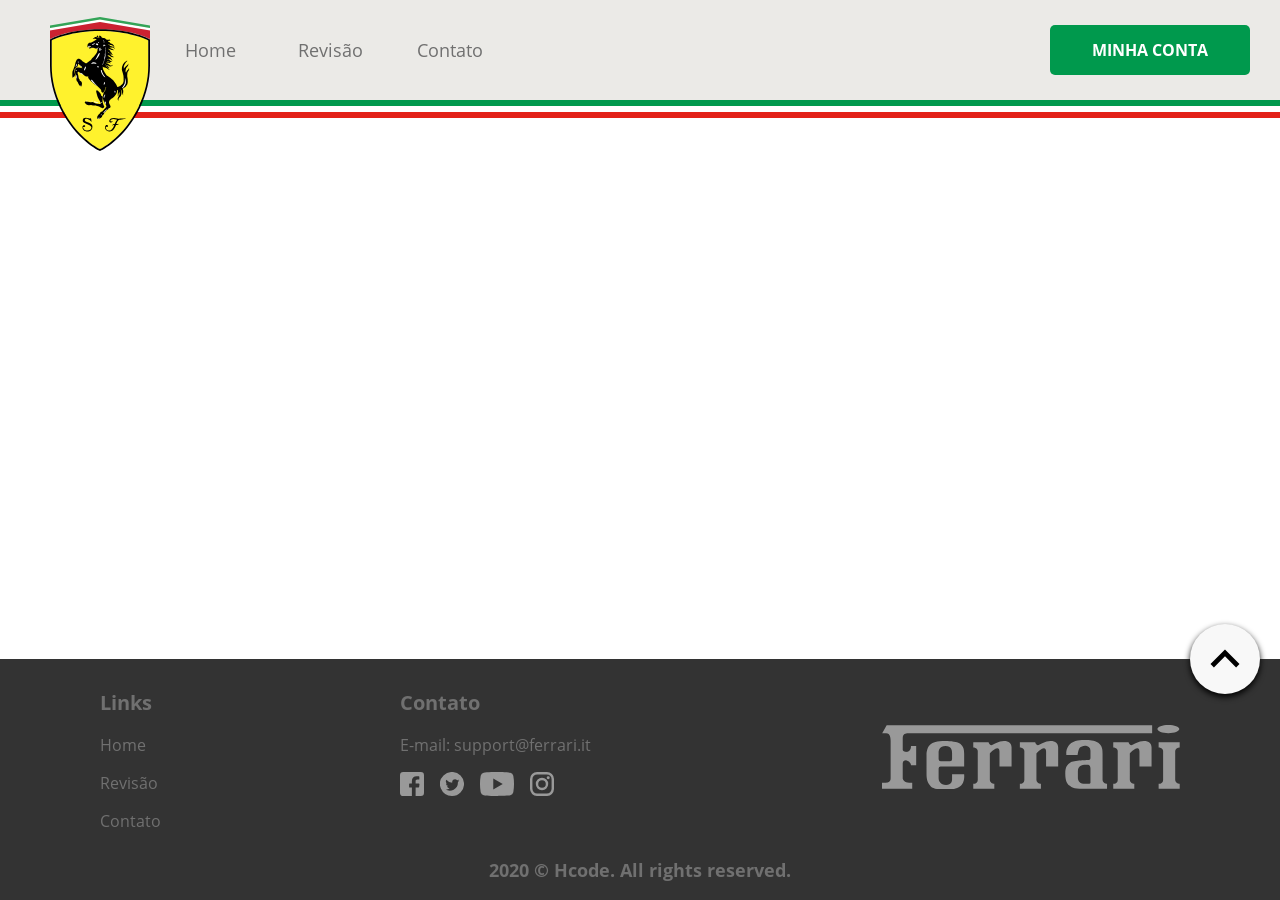
==== index.html @ 05c3072a "Código das aulas gravadas" ====
<!DOCTYPE html>
<html lang="pt-br">
<head>
    <meta charset="UTF-8"/>
    <meta name="viewport" content="width=device-width, initial-scale=1.0"/>
    <title>Ferrari - Hcode Lab</title>
    <link rel="apple-touch-icon" sizes="57x57" href="assets/images/apple-icon-57x57.png"/>
    <link rel="apple-touch-icon" sizes="60x60" href="assets/images/apple-icon-60x60.png"/>
    <link rel="apple-touch-icon" sizes="72x72" href="assets/images/apple-icon-72x72.png"/>
    <link rel="apple-touch-icon" sizes="76x76" href="assets/images/apple-icon-76x76.png"/>
    <link rel="apple-touch-icon" sizes="114x114" href="assets/images/apple-icon-114x114.png"/>
    <link rel="apple-touch-icon" sizes="120x120" href="assets/images/apple-icon-120x120.png"/>
    <link rel="apple-touch-icon" sizes="144x144" href="assets/images/apple-icon-144x144.png"/>
    <link rel="apple-touch-icon" sizes="152x152" href="assets/images/apple-icon-152x152.png"/>
    <link rel="apple-touch-icon" sizes="180x180" href="assets/images/apple-icon-180x180.png"/>
    <link rel="icon" type="image/png" sizes="192x192"  href="assets/images/android-icon-192x192.png"/>
    <link rel="icon" type="image/png" sizes="32x32" href="assets/images/favicon-32x32.png"/>
    <link rel="icon" type="image/png" sizes="96x96" href="assets/images/favicon-96x96.png"/>
    <link rel="icon" type="image/png" sizes="16x16" href="assets/images/favicon-16x16.png"/>
    <link rel="manifest" href="manifest.json"/>
    <meta name="msapplication-TileColor" content="#E1DEDD"/>
    <meta name="msapplication-TileImage" content="assets/images/ms-icon-144x144.png"/>
    <meta name="theme-color" content="#E1DEDD"/>
    <meta name="description" content="Conheça a Ferrari Auto Center" />
    <link rel="stylesheet" href="assets/css/main.css" type="text/css" />
</head>
<body>
    
    <header id="header">

        <div class="overlay"></div>
        <a href="index.html#home"><img src="assets/images/ferrari-logo.svg" class="logo" alt="Logo Ferrari" /></a>
        <button type="button" id="btn-open">
            <svg id="menu-black-18dp" xmlns="http://www.w3.org/2000/svg" width="32" height="32" viewBox="0 0 32 32">
                <path id="Caminho_215" data-name="Caminho 215" d="M0,0H32V32H0Z" fill="none"/>
                <path id="Caminho_216" data-name="Caminho 216" d="M3,18H29V16H3Zm0-5H29V11H3ZM3,6V8H29V6Z" transform="translate(0 4)"/>
            </svg>
        </button>
        <div class="menu">
            <nav>
                <button type="button" id="btn-close">
                    <svg xmlns="http://www.w3.org/2000/svg" width="24" height="24" viewBox="0 0 24 24"><path d="M0,0H24V24H0Z" fill="none"/><path d="M19,6.41,17.59,5,12,10.59,6.41,5,5,6.41,10.59,12,5,17.59,6.41,19,12,13.41,17.59,19,19,17.59,13.41,12Z"/></svg>
                </button>
                <ul>
                    <li><a href="index.html#home">Home</a></li>
                    <li><a href="index.html#service">Revisão</a></li>
                    <li><a href="index.html#contact">Contato</a></li>
                    <li class="divider"><hr /></li>
                    <li class="hide-guest"><a href="schedules.html">Agendamentos</a></li>
                    <li class="hide-guest"><a href="profile.html">Editar Dados</a></li>
                    <li class="hide-guest"><a href="change-photo.html">Mudar Foto</a></li>
                    <li class="hide-guest"><a href="change-password.html">Alterar Senha</a></li>
                </ul>
            </nav>
            <div class="footer">
                <hr />
                <div>
                    <picture>
                        <a href="profile.html"><img src="assets/images/user.png" alt="João Rangel" /></a>
                    </picture>
                    <div>
                        <a href="profile.html">
                            <strong>João Rangel</strong>
                            <small>joaohcrangel@gmail.com</small>
                        </a>
                    </div>
                    <button type="button">
                        <svg xmlns="http://www.w3.org/2000/svg" width="24" height="24" viewBox="0 0 24 24"><path d="M0,0H24V24H0Z" fill="none"/><path d="M10.09,15.59,11.5,17l5-5-5-5L10.09,8.41,12.67,11H3v2h9.67ZM19,3H5A2,2,0,0,0,3,5V9H5V5H19V19H5V15H3v4a2,2,0,0,0,2,2H19a2.006,2.006,0,0,0,2-2V5A2.006,2.006,0,0,0,19,3Z" fill="#333"/></svg>
                    </button>
                </div>
                <a href="auth.html" class="btn-register">Minha Conta</a>
            </div>
        </div>
        <hr class="italy" />
    </header>

    <main></main>

    <footer id="footer">

        <button type="button">
            <svg xmlns="http://www.w3.org/2000/svg" width="64.317" height="64.317" viewBox="0 0 64.317 64.317"><path d="M0,0H64.317V64.317H0Z" fill="none"/><path d="M9.779,27.858l12.3-12.274,12.3,12.274,3.779-3.779L22.079,8,6,24.079Z" transform="translate(10.079 13.439)"/></svg>
        </button>
        <div class="columns">
            <div>
                <ul class="links">
                    <li class="title">Links</li>
                    <li><a href="#">Home</a></li>
                    <li><a href="#">Revisão</a></li>
                    <li><a href="#">Contato</a></li>
                </ul>
                <ul>
                    <li class="title">Contato</li>
                    <li>E-mail:&nbsp;<a href="mailto:support@ferrari.it">support@ferrari.it</a></li>
                    <li class="social">
                        <a href="#"><img src="assets/images/facebook.svg" alt="Facebook" /></a>
                        <a href="#"><img src="assets/images/twitter.svg" alt="Twitter" /></a>
                        <a href="#"><img src="assets/images/youtube.svg" alt="Youtube" /></a>
                        <a href="#"><img src="assets/images/instagram.svg" alt="Instagram" /></a>
                    </li>
                </ul>
            </div>
            <a href="#" class="logo">
                <svg xmlns="http://www.w3.org/2000/svg" width="297.709" height="64.725" viewBox="0 0 297.709 64.725"><defs><style>.a{opacity:0.5;}.b{fill:#fff;fill-rule:evenodd;}</style></defs><g class="a" transform="translate(-2.792 -76.071)"><path class="b" d="M2.792,139.8V133.59H6.244c1.725,0,5.178-.345,5.178-4.487V91.825c0-2.244-.173-7.594-4.487-7.594H2.965l4.487-7.939h265.5v7.939H28.681c-2.244,0-5.178.517-5.178,5v11.736c.519,1.38,2.589,1.9,3.625,1.9S31.787,102.7,31.787,97h5.178v19.158H31.787c0-1.727-1.906-4.618-4.486-4.833-2.072-.172-3.8.517-3.8,3.28v14.5c0,1.555,1.9,4.487,6.386,4.487H33V139.8H2.792Z" transform="translate(0 0.131)"/><path class="b" d="M139.469,93.335c0,1.381,1.725,2.761,2.759,3.106,1.209-.862,7.6-4.486,12.6-4.486s7.592,2.587,7.592,6.558V117.5H150.339V102.829c0-1.9-.516-3.28-2.244-3.452s-6.212,3.452-7.419,5.178v26.232c0,2.417,2.416,4.142,4.487,4.142v5.006H124.109v-5.178c2.07,0,4.314-.691,4.487-3.8v-29.17c0-.862-1.381-3.28-4.487-3.28V93.335Zm144.487,0H262.9v5.178c3.1,0,4.484,2.416,4.484,3.28v29.167c-.17,3.106-2.416,3.8-4.484,3.8v5.178h21.053v-5.006c-2.07,0-4.487-1.725-4.487-4.142v-28.65c0-2.07,2.244-3.623,4.487-3.623Zm-191.085,0c0,1.381,1.725,2.761,2.761,3.106,1.208-.862,7.594-4.486,12.6-4.486s7.594,2.587,7.594,6.558V117.5H103.744V102.829c0-1.9-.519-3.28-2.244-3.452s-6.214,3.452-7.422,5.178v26.232c0,2.417,2.417,4.142,4.487,4.142v5.006H77.512v-5.178c2.07,0,4.314-.691,4.487-3.8v-29.17c0-.862-1.381-3.28-4.487-3.28V93.335Zm140,0c0,1.381,1.728,2.761,2.762,3.106,1.209-.862,7.592-4.486,12.6-4.486s7.592,2.587,7.592,6.558V117.5H243.743V102.829c0-1.9-.519-3.28-2.244-3.452s-6.212,3.452-7.422,5.178v26.232c0,2.417,2.416,4.142,4.487,4.142v5.006H217.509v-5.178c2.073,0,4.317-.691,4.487-3.8v-29.17c0-.862-1.38-3.28-4.487-3.28V93.335ZM68.4,125.436H56.317V130.1c0,1.9-.345,5.869-6.041,5.869s-7.42-3.8-7.42-6.559v-9.837a2.06,2.06,0,0,1,1.9-2.072H68.4V104.9c0-5.7-1.208-7.422-3.625-9.837S53.9,91.955,50.1,91.955c-9.664,0-12.772,1.38-15.533,3.623s-3.8,6.9-3.8,10.355v19.5c0,5.176,1.036,8.8,4.314,12.081s13.289,3.28,15.361,3.28,8.973.172,13.979-3.451S68.4,125.436,68.4,125.436Zm-25.542-21.4c0-2.761.862-6.9,6.9-6.9s6.558,4.487,6.558,6.9v6.212a2.1,2.1,0,0,1-2.07,2.07h-9.32a2.072,2.072,0,0,1-2.07-1.9v-6.386Zm163.955,26.75V104.9c0-3.97-.173-8.111-4.317-11.045s-10.872-2.761-13.461-2.761-11.217,0-15.189,4.487-3.28,8.8-3.28,10.526h11.306s.773-5.867,2.328-7.42,5.7-3.28,8.889-.519a4.772,4.772,0,0,1,1.637,3.8v7.42a1.835,1.835,0,0,1-1.552,1.727s-15.708.345-18.467,2.417-5.178,3.451-5.178,11.045,1.9,10.526,4.144,12.081,3.28,3.28,13.461,3.28H211.3v-5.006c-2.069,0-4.484-1.725-4.484-4.142Zm-12.083,2.934a1.391,1.391,0,0,1-1.206,1.034h-5.955c-4.23,0-5.436-3.623-5.436-5.869v-6.645c0-6.47,6.73-6.3,9.4-6.3s3.192,2.242,3.192,3.709V133.72Zm77.908-49.445c6.042,0,10.937-1.836,10.937-4.1s-4.895-4.1-10.937-4.1-10.94,1.836-10.94,4.1S266.6,84.276,272.637,84.276Z" transform="translate(16.545 0)"/></g></svg>
            </a>
        </div>
        <p>2020 © Hcode. All rights reserved.</p>

    </footer>

</body>
</html>
---- assets/css/main.css ----
@font-face {
  font-family: "Open Sans";
  src: local("Open Sans Light"), url("../fonts/OpenSans-Light.ttf") format("truetype");
  font-style: normal;
  font-weight: 300;
}
@font-face {
  font-family: "Open Sans";
  src: local("Open Sans Regular"), url("../fonts/OpenSans-Regular.ttf") format("truetype");
  font-style: normal;
  font-weight: 400;
}
@font-face {
  font-family: "Open Sans";
  src: local("Open Sans SemiBold"), url("../fonts/OpenSans-SemiBold.ttf") format("truetype");
  font-style: normal;
  font-weight: 600;
}
@font-face {
  font-family: "Open Sans";
  src: local("Open Sans Bold"), url("../fonts/OpenSans-Bold.ttf") format("truetype");
  font-style: normal;
  font-weight: bold;
}
@font-face {
  font-family: "Nothing";
  src: local("Nothing You Could Do"), url("../fonts/NothingYouCouldDo-Regular.ttf") format("truetype");
  font-style: normal;
  font-weight: 300;
}
@font-face {
  font-family: "Teko";
  src: local("Teko"), url("../fonts/Teko-Regular.ttf") format("truetype");
  font-style: normal;
  font-weight: 400;
}
:root {
  --white: #FFF;
  --black: #000;
  --black-hover: #111;
  --black-active: #222;
  --black-10: #0000001a;
  --black-50: rgba(0, 0, 0, .5);
  --black-75: #000000bf;
  --dark-0: #333;
  --dark-1: #000000BF;
  --gray: #79756C;
  --gray-0: #707070;
  --gray-1: #7E7E7E;
  --gray-2: #9A9A99;
  --gray-3: #CCC;
  --gray-4: #00000029;
  --gray-5: #E5E3DFBF;
  --gray-6: #F8F8F8;
  --gray-7: #E5E3DF;
  --gray-8: #DDD;
  --gray-9: #999;
  --gray-10: #EEE;
  --gray-11: #444;
  --gray-12: #E8E8E8;
  --red: #E32119;
  --red-hover: #E4423B;
  --red-active: #C91D16;
  --green: #00994D;
  --green-hover: #00BE60;
  --green-active: #00773C;
  --blue: #00A0E6;
  --blue-hover: #1CABE9;
  --blue-active: #199BD4;
  --success: #D4EDDA;
  --success-border: #C3E6CB;
  --success-color: #155724;
  --danger: #F8D7DA;
  --danger-border: #F5C6CB;
  --danger-color: #721C24;
  --space: 20px;
  --border-radius: 5px;
}

* {
  box-sizing: border-box;
  scroll-behavior: smooth;
  font-family: "Open Sans";
  font-style: normal;
  font-weight: 400;
}

body, div, article, aside, footer, header, main, nav, section, ul, ol, li, button, figure, picture, hr {
  display: flex;
}

body {
  margin: 0;
  flex-direction: column;
  background-color: var(--bg-color);
}
body > main {
  min-height: calc(100vh - 400px);
}

hr.divider {
  background-color: var(--gray-3);
  height: 1px;
  width: calc(100% - 2em);
  margin: 3em 0;
  border: none;
  align-self: center;
}

@media (min-width: 1200px) {
  body > main {
    min-height: calc(100vh - 341px);
  }
}
.toast {
  position: relative;
  height: 80px;
  width: 100%;
  align-items: center;
  padding: var(--space);
  border: 1px solid transparent;
  transition: 1s cubic-bezier(0.19, 1, 0.22, 1);
}
.toast .close {
  position: absolute;
  top: 0;
  right: 0;
  padding: 16px;
  background: none;
  border: none;
  font-size: 32px;
  transition: 0.3s;
  color: var(--black-50);
  min-width: 50px;
  margin: 15px;
}
.toast .close:hover {
  color: var(--black-75);
}
.toast.success {
  color: var(--success-color);
  border-color: var(--success-border);
  background-color: var(--success);
}
.toast.danger {
  color: var(--danger-color);
  border-color: var(--danger-border);
  background-color: var(--danger);
}

form {
  flex-direction: column;
  width: 100%;
  padding: 0 var(--space);
}
form .fields {
  flex-direction: column;
}
form .field {
  position: relative;
  flex-direction: column;
  width: 100%;
  margin-bottom: var(--space);
}
form .field label {
  color: var(--gray-3);
  font-size: 14px;
  position: absolute;
  top: 10px;
  left: 10px;
  transition: color 0.3s ease-in-out;
  z-index: 2;
}
form .field input, form .field textarea, form .field select {
  border: var(--gray-3) 1px solid;
  line-height: 1.5em;
  padding: 10px;
  padding-top: 33px;
  font-size: 16px;
  color: var(--dark-0);
  outline: none;
  border-radius: var(--border-radius);
  position: relative;
  z-index: 1;
  top: 0;
  transition: border-color 0.3s ease-in-out;
  width: 100%;
  background-color: transparent;
}
form .field input:focus, form .field textarea:focus, form .field select:focus {
  border-color: var(--green);
}
form .field input:focus + label, form .field textarea:focus + label, form .field select:focus + label {
  color: var(--green);
}
form .field input[readonly], form .field textarea[readonly], form .field select[readonly] {
  border: none;
  color: var(--black);
  font-weight: bold;
  font-size: 22px;
  text-transform: uppercase;
  padding-bottom: 0;
}
form .field input[readonly] + label, form .field textarea[readonly] + label, form .field select[readonly] + label {
  color: var(--gray-0);
  text-transform: uppercase;
}
form button {
  min-width: 130px;
  border: none;
  height: 50px;
  display: flex;
  justify-content: center;
  align-items: center;
  font-size: 16px;
  font-weight: bold;
  text-transform: uppercase;
  text-decoration: none;
  outline: none;
  cursor: pointer;
  border-radius: var(--border-radius);
  background: transparent;
  color: var(--black);
  background-color: var(--green);
  color: var(--white);
}
form button:hover {
  background-color: var(--black-10);
}
form button:active {
  background-color: var(--black-75);
}
form button:hover {
  background-color: var(--green-hover);
}
form button:active {
  background-color: var(--green-active);
}

@media (min-width: 1200px) {
  form {
    max-width: 400px;
  }
  form .fields {
    flex-direction: row;
  }
  form .fields .field {
    margin-right: var(--space);
  }
  form .fields .field:last-child {
    margin-right: 0;
  }
  form .fields .field textarea {
    min-height: 250px;
  }
  form button {
    max-width: 340px;
  }
}
header.page-title {
  display: flex;
  flex-direction: column;
  align-items: flex-start;
  width: 100%;
}
header.page-title h1, header.page-title h2, header.page-title h3, header.page-title h4, header.page-title h5, header.page-title h6 {
  color: var(--green);
  margin: 0;
  font-size: 32px;
  font-weight: 600;
}
header.page-title hr {
  width: 68px;
  border: none;
  border-top: 4px solid var(--red);
  margin: 10px 0;
}

.page {
  flex-direction: column;
  height: calc(100vh - 140px);
  overflow: auto;
}
.page .page-title {
  margin: var(--space);
  width: calc(100% - calc(var(--space) * 2));
}
.page > header {
  width: 100%;
  min-height: 130px;
  background-color: var(--black);
  color: var(--white);
  justify-content: center;
  align-items: center;
  margin-top: 18px;
}
.page > header h1 {
  font-size: 23px;
  font-weight: bold;
  text-transform: uppercase;
}
.page > main {
  margin-bottom: 80px;
  flex-direction: column;
}
.page > main .toast {
  position: fixed;
  bottom: 0;
  left: 0;
  z-index: 3;
}
.page > main .toast.open {
  transform: translateY(-80px);
}
.page footer.fixed {
  width: 100%;
  position: fixed;
  bottom: 0;
  background-color: var(--gray-12);
  height: 80px;
  left: 0;
  justify-content: space-between;
  align-items: center;
  padding: var(--space);
  z-index: 4;
}
.page footer.fixed button, .page footer.fixed a {
  min-width: 130px;
  border: none;
  height: 50px;
  display: flex;
  justify-content: center;
  align-items: center;
  font-size: 16px;
  font-weight: bold;
  text-transform: uppercase;
  text-decoration: none;
  outline: none;
  cursor: pointer;
  border-radius: var(--border-radius);
  background: transparent;
  color: var(--black);
  background-color: var(--gray-3);
  color: var(--gray-0);
}
.page footer.fixed button:hover, .page footer.fixed a:hover {
  background-color: var(--black-10);
}
.page footer.fixed button:active, .page footer.fixed a:active {
  background-color: var(--black-75);
}
.page footer.fixed button:hover, .page footer.fixed a:hover {
  background-color: var(--gray-hover);
}
.page footer.fixed button:active, .page footer.fixed a:active {
  background-color: var(--gray-active);
}
.page footer.fixed button[type=submit], .page footer.fixed a.black {
  min-width: 130px;
  border: none;
  height: 50px;
  display: flex;
  justify-content: center;
  align-items: center;
  font-size: 16px;
  font-weight: bold;
  text-transform: uppercase;
  text-decoration: none;
  outline: none;
  cursor: pointer;
  border-radius: var(--border-radius);
  background: transparent;
  color: var(--black);
  background-color: var(--black);
  color: var(--white);
}
.page footer.fixed button[type=submit]:hover, .page footer.fixed a.black:hover {
  background-color: var(--black-10);
}
.page footer.fixed button[type=submit]:active, .page footer.fixed a.black:active {
  background-color: var(--black-75);
}
.page footer.fixed button[type=submit]:hover, .page footer.fixed a.black:hover {
  background-color: var(--black-hover);
}
.page footer.fixed button[type=submit]:active, .page footer.fixed a.black:active {
  background-color: var(--black-active);
}
.page.blue > header {
  background-color: var(--blue);
}
.page.blue footer.fixed button[type=submit], .page.blue footer.fixed a.black {
  min-width: 130px;
  border: none;
  height: 50px;
  display: flex;
  justify-content: center;
  align-items: center;
  font-size: 16px;
  font-weight: bold;
  text-transform: uppercase;
  text-decoration: none;
  outline: none;
  cursor: pointer;
  border-radius: var(--border-radius);
  background: transparent;
  color: var(--black);
  background-color: var(--blue);
  color: var(--white);
}
.page.blue footer.fixed button[type=submit]:hover, .page.blue footer.fixed a.black:hover {
  background-color: var(--black-10);
}
.page.blue footer.fixed button[type=submit]:active, .page.blue footer.fixed a.black:active {
  background-color: var(--black-75);
}
.page.blue footer.fixed button[type=submit]:hover, .page.blue footer.fixed a.black:hover {
  background-color: var(--blue-hover);
}
.page.blue footer.fixed button[type=submit]:active, .page.blue footer.fixed a.black:active {
  background-color: var(--blue-active);
}
.page.green > header {
  background-color: var(--green);
}
.page.green footer.fixed button[type=submit], .page.green footer.fixed a.black {
  min-width: 130px;
  border: none;
  height: 50px;
  display: flex;
  justify-content: center;
  align-items: center;
  font-size: 16px;
  font-weight: bold;
  text-transform: uppercase;
  text-decoration: none;
  outline: none;
  cursor: pointer;
  border-radius: var(--border-radius);
  background: transparent;
  color: var(--black);
  background-color: var(--green);
  color: var(--white);
}
.page.green footer.fixed button[type=submit]:hover, .page.green footer.fixed a.black:hover {
  background-color: var(--black-10);
}
.page.green footer.fixed button[type=submit]:active, .page.green footer.fixed a.black:active {
  background-color: var(--black-75);
}
.page.green footer.fixed button[type=submit]:hover, .page.green footer.fixed a.black:hover {
  background-color: var(--green-hover);
}
.page.green footer.fixed button[type=submit]:active, .page.green footer.fixed a.black:active {
  background-color: var(--green-active);
}

@media (min-width: 1200px) {
  .page > header {
    justify-content: flex-start;
    padding-left: 185px;
    min-height: 160px;
  }
  .page > header h1 {
    font-size: 32px;
  }
  .page footer.fixed {
    justify-content: flex-start;
  }
  .page footer.fixed button + button, .page footer.fixed a + a, .page footer.fixed button + a, .page footer.fixed a + button {
    margin-right: var(--space);
  }
  .page footer.fixed button, .page footer.fixed a {
    order: 1;
  }
  .page footer.fixed button:first-child, .page footer.fixed a:first-child {
    order: 2;
  }
}
.calendar {
  flex-direction: column;
  padding: 0 var(--space);
  margin-bottom: var(--space);
}
.calendar .month {
  justify-content: space-between;
  align-items: center;
  color: var(--gray-2);
  margin-bottom: 10px;
  text-transform: uppercase;
}
.calendar .month h2 {
  font-size: 22px;
  font-weight: 400;
}
.calendar .month button {
  min-width: 130px;
  border: none;
  height: 50px;
  display: flex;
  justify-content: center;
  align-items: center;
  font-size: 16px;
  font-weight: bold;
  text-transform: uppercase;
  text-decoration: none;
  outline: none;
  cursor: pointer;
  border-radius: var(--border-radius);
  background: transparent;
  color: var(--black);
  border: var(--gray-2) 2px solid;
  border-radius: var(--border-radius);
  color: var(--gray-2);
}
.calendar .month button:hover {
  background-color: var(--black-10);
}
.calendar .month button:active {
  background-color: var(--black-75);
}
.calendar .month nav button {
  min-width: 50px;
}
.calendar .month nav button + button {
  margin-left: 10px;
}
.calendar .month .btn-today {
  display: none;
}
.calendar ul {
  margin: 0;
  padding: 0;
}
.calendar .weekdays {
  font-weight: bold;
  text-transform: uppercase;
  color: var(--gray-0);
  display: grid;
  grid-template-columns: 1fr 1fr 1fr 1fr 1fr 1fr 1fr;
}
.calendar .weekdays li {
  justify-content: center;
  padding: 8px 0;
  font-size: 12px;
  font-weight: bold;
}
.calendar .days {
  display: grid;
  grid-template-columns: repeat(7, 1fr);
  grid-template-rows: repeat(5, 12vw);
  grid-gap: 10px;
  color: var(--dark-0);
}
.calendar .days li {
  font-size: 16px;
  justify-content: center;
  align-items: center;
  padding: 0;
  border-radius: 50%;
  cursor: pointer;
  transition: all 0.1s ease-in-out;
}
.calendar .days li:hover {
  background-color: var(--gray-7);
}
.calendar .days li.active {
  background-color: var(--blue);
  color: var(--white);
}
.calendar .days li.active:hover {
  background-color: var(--blue-hover);
}
.calendar .days li.active:active {
  background-color: var(--blue-active);
}
.calendar .days li.selected {
  background-color: var(--green);
  color: var(--white);
}
.calendar .days li.selected:hover {
  background-color: var(--green-hover);
}
.calendar .days li.selected:active {
  background-color: var(--green-active);
}

@media (min-width: 992px) {
  .calendar {
    max-width: 992px;
  }
  .calendar .month {
    margin: var(--space) 0;
  }
  .calendar .month h2 {
    font-size: 44px;
  }
  .calendar .month .btn-today {
    display: flex;
  }
  .calendar .weedays li {
    font-size: 21px;
    font-weight: bold;
  }
  .calendar .days {
    grid-template-rows: repeat(5, calc(992px / 7));
  }
  .calendar .days li {
    font-size: 38px;
  }
}
#header {
  min-width: 320px;
  width: 100%;
  height: 60px;
  background-color: var(--gray-5);
  position: relative;
  z-index: 3;
}
#header .italy {
  width: 100%;
  position: absolute;
  top: 60px;
  background-color: var(--white);
  border: none;
  border-top: var(--green) 6px solid;
  border-bottom: var(--red) 6px solid;
  height: 18px;
  margin: 0;
}
#header .logo {
  position: absolute;
  transition: all 1s ease-in-out;
  top: 15px;
  width: 72px;
  right: calc(50vw - 36px);
  z-index: 5;
}
#header .menu {
  transition: right 0.5s ease-in-out;
  width: 300px;
  height: 100vh;
  padding-bottom: 50px;
  background-color: var(--gray-7);
  position: fixed;
  right: -300px;
  top: 0;
  z-index: 4;
  flex-direction: column;
  justify-content: space-between;
}
#header .menu hr {
  width: 100%;
  border-bottom: none;
  border-color: var(--black-10);
  margin: 0;
}
#header .menu.logged nav ul li.divider {
  display: flex;
}
#header .menu.logged nav ul li.hide-guest {
  display: flex;
}
#header .menu.logged .footer > div {
  display: flex;
}
#header .menu.logged .footer > a.btn-register {
  display: none;
}
#header .menu nav {
  flex-direction: column;
}
#header .menu nav ul {
  margin: 0;
  padding: 0;
  margin-top: 249px;
  width: 100%;
  flex-direction: column;
}
#header .menu nav ul li {
  padding: 14px 0;
  list-style: none;
  justify-content: center;
}
#header .menu nav ul li a {
  text-decoration: none;
  color: var(--gray-0);
}
#header .menu nav ul li.hide-guest, #header .menu nav ul li.divider {
  display: none;
}
#header .menu nav ul li hr {
  margin: 15px 0;
}
#header .menu .footer {
  flex-direction: column;
  align-items: center;
  width: 100%;
}
#header .menu .footer > div {
  display: none;
  padding: 15px;
  width: 100%;
  align-items: center;
}
#header .menu .footer > div picture {
  margin-right: 10px;
}
#header .menu .footer > div picture img {
  width: 40px;
  height: 40px;
  border-radius: 50%;
}
#header .menu .footer > div > div {
  flex-direction: column;
  flex: 1;
}
#header .menu .footer > div a {
  color: var(--dark-0);
  text-decoration: none;
  font-size: 16px;
}
#header .menu .footer > div a small {
  color: var(--gray-2);
  font-size: 12px;
}
#header .menu .btn-register {
  margin: 20px;
  width: calc(300px - 40px);
  min-width: 130px;
  border: none;
  height: 50px;
  display: flex;
  justify-content: center;
  align-items: center;
  font-size: 16px;
  font-weight: bold;
  text-transform: uppercase;
  text-decoration: none;
  outline: none;
  cursor: pointer;
  border-radius: var(--border-radius);
  background: transparent;
  color: var(--black);
  background-color: var(--green);
  color: var(--white);
}
#header .menu .btn-register:hover {
  background-color: var(--black-10);
}
#header .menu .btn-register:active {
  background-color: var(--black-75);
}
#header .menu .btn-register:hover {
  background-color: var(--green-hover);
}
#header .menu .btn-register:active {
  background-color: var(--green-active);
}
#header button {
  background: none;
  border: none;
  outline: none;
  padding: 13px;
}
#header #btn-open, #header #btn-close {
  position: absolute;
  right: 0;
}

.open-menu {
  overflow: hidden;
}
.open-menu #header .overlay {
  position: fixed;
  top: 0;
  left: 0;
  width: 100vw;
  height: 100vh;
  background-color: var(--dark-1);
  z-index: 4;
}
.open-menu #header .menu {
  right: 0;
}
.open-menu #header .logo {
  right: 87px;
  width: 120px;
}

@media (min-width: 1200px) {
  .open-menu {
    overflow: initial;
  }
  .open-menu #header .overlay {
    display: none;
  }
  .open-menu #header .logo {
    width: 100px;
    top: 17px;
    right: calc(100vw - 150px);
  }

  #header {
    height: 100px;
  }
  #header .italy {
    top: 100px;
  }
  #header .logo {
    width: 100px;
    top: 17px;
    right: calc(100vw - 150px);
  }
  #header #btn-open, #header #btn-close {
    display: none;
  }
  #header .menu {
    right: initial;
    position: static;
    background-color: initial;
    width: 100%;
    height: 100px;
    flex-direction: row;
    margin-left: 150px;
    justify-content: space-between;
    align-items: center;
    padding-bottom: 0;
  }
  #header .menu .btn-register {
    margin: 0;
    margin-right: 30px;
    width: 200px;
  }
  #header .menu nav {
    width: 100%;
  }
  #header .menu nav ul {
    flex-direction: row;
    justify-content: flex-start;
    align-items: center;
    margin-top: 0;
  }
  #header .menu nav ul li a {
    font-size: 18px;
    min-width: 120px;
    padding: 10px 0;
    text-align: center;
  }
  #header .menu nav ul li a:hover {
    color: var(--black);
  }
  #header .menu .footer {
    width: initial;
    justify-content: center;
  }
  #header .menu .footer hr {
    display: none;
  }
  #header .menu .footer > div {
    height: 100px;
  }
}
#footer {
  width: 100%;
  min-width: 320px;
  background-color: var(--dark-0);
  position: relative;
  flex-direction: column;
  padding: var(--space);
  align-items: center;
  color: var(--gray-0);
}
#footer button {
  position: absolute;
  right: var(--space);
  background-color: var(--gray-6);
  box-shadow: var(--black) 0 3px 6px;
  border: none;
  border-radius: 50%;
  width: 70px;
  height: 70px;
  outline: none;
  justify-content: center;
  align-items: center;
  top: -35px;
  z-index: 1;
  cursor: pointer;
}
#footer button:hover {
  background-color: var(--white);
}
#footer .columns {
  width: 100%;
  flex-direction: column;
  align-items: center;
}
#footer .columns .links {
  display: none;
}
#footer .columns ul {
  margin: 0;
  padding: 0;
  width: 300px;
  flex-direction: column;
}
#footer .columns ul li {
  list-style: none;
  font-size: 16px;
  padding: 0.5em 0;
}
#footer .columns ul li a {
  color: var(--gray-0);
  text-decoration: none;
}
#footer .columns ul li.title {
  font-weight: bold;
  font-size: 20px;
}
#footer .columns ul li.social {
  align-items: center;
}
#footer .columns ul li.social a {
  margin-right: 1em;
}
#footer .columns ul li.social img {
  height: 24px;
}
#footer .columns .logo {
  margin: var(--space) 0;
}
#footer p {
  font-weight: bold;
  font-size: 18px;
}

@media (min-width: 1200px) {
  #footer {
    padding-left: 100px;
    padding-right: 100px;
    padding-bottom: 0;
  }
  #footer .columns {
    flex-direction: row;
    justify-content: space-between;
  }
  #footer .columns .links {
    display: flex;
  }
  #footer .columns ul li a:hover {
    color: var(--white);
  }
}

/*# sourceMappingURL=main.css.map */
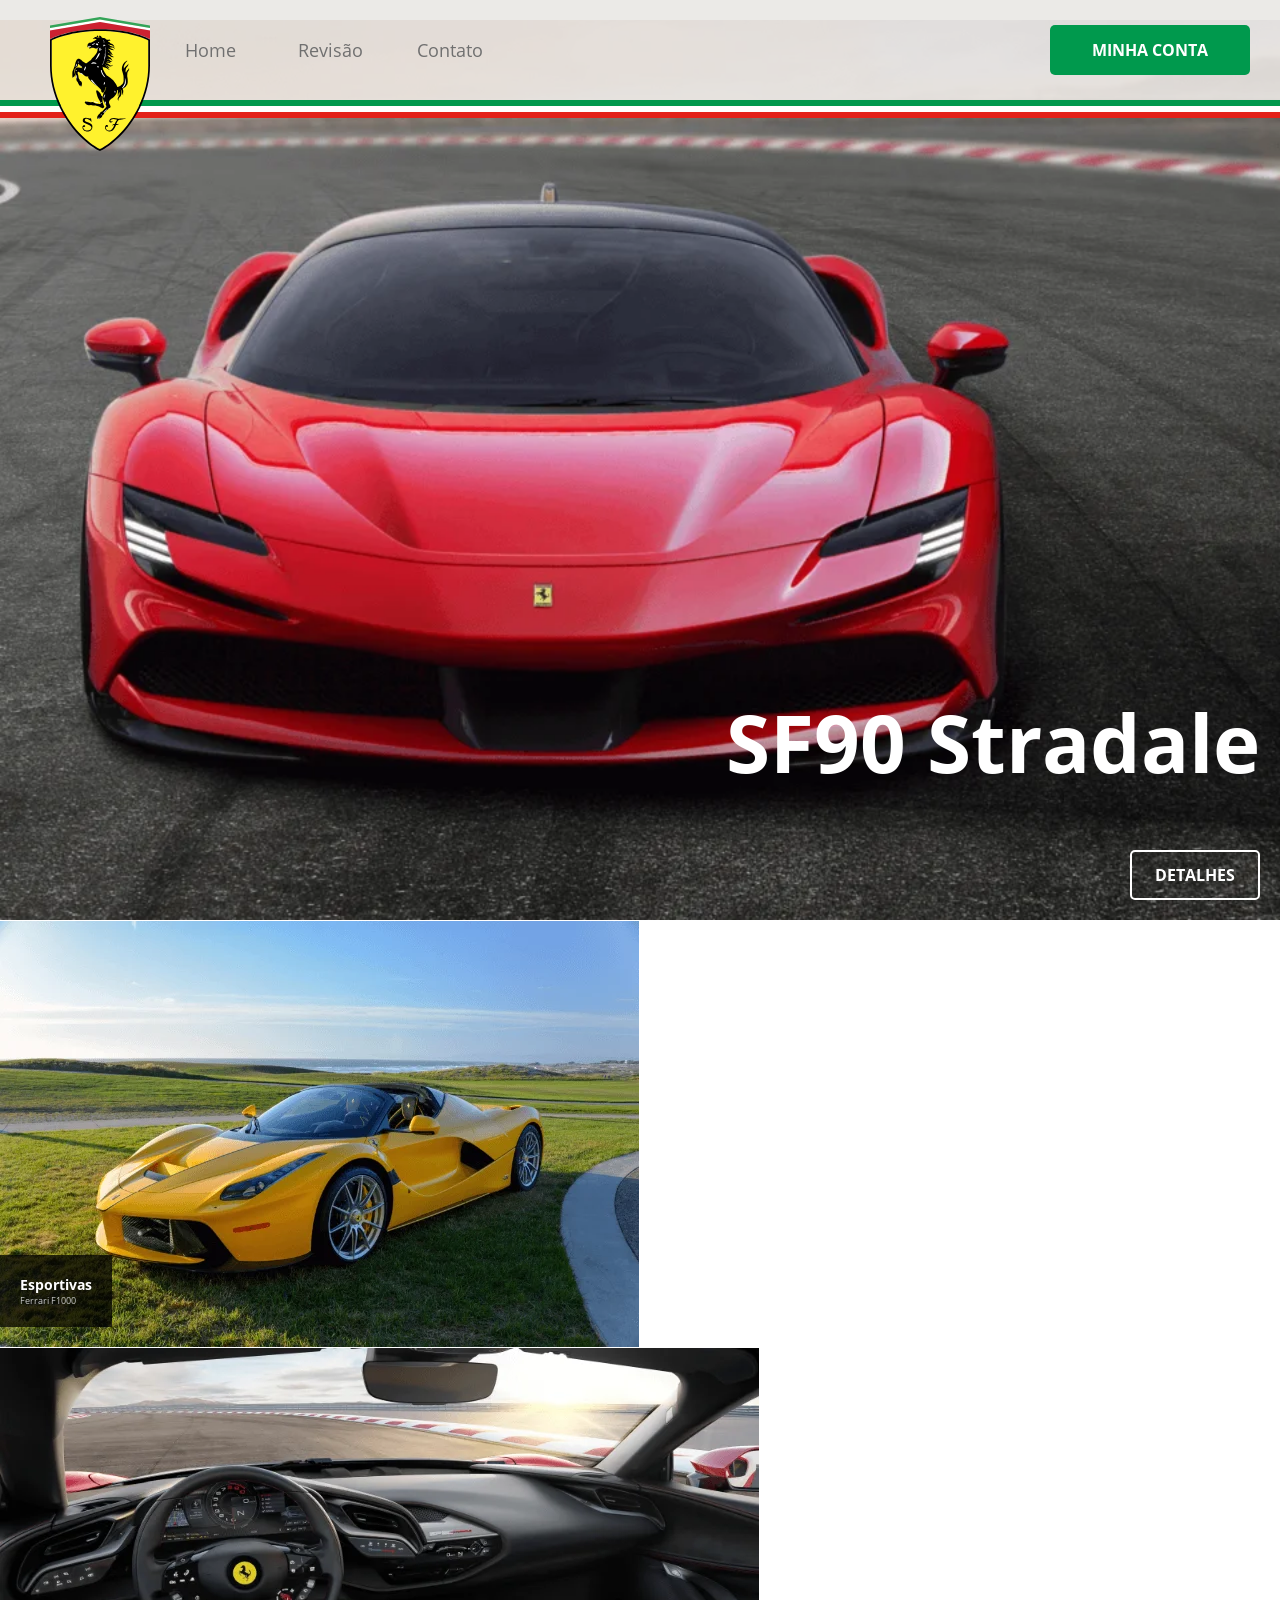
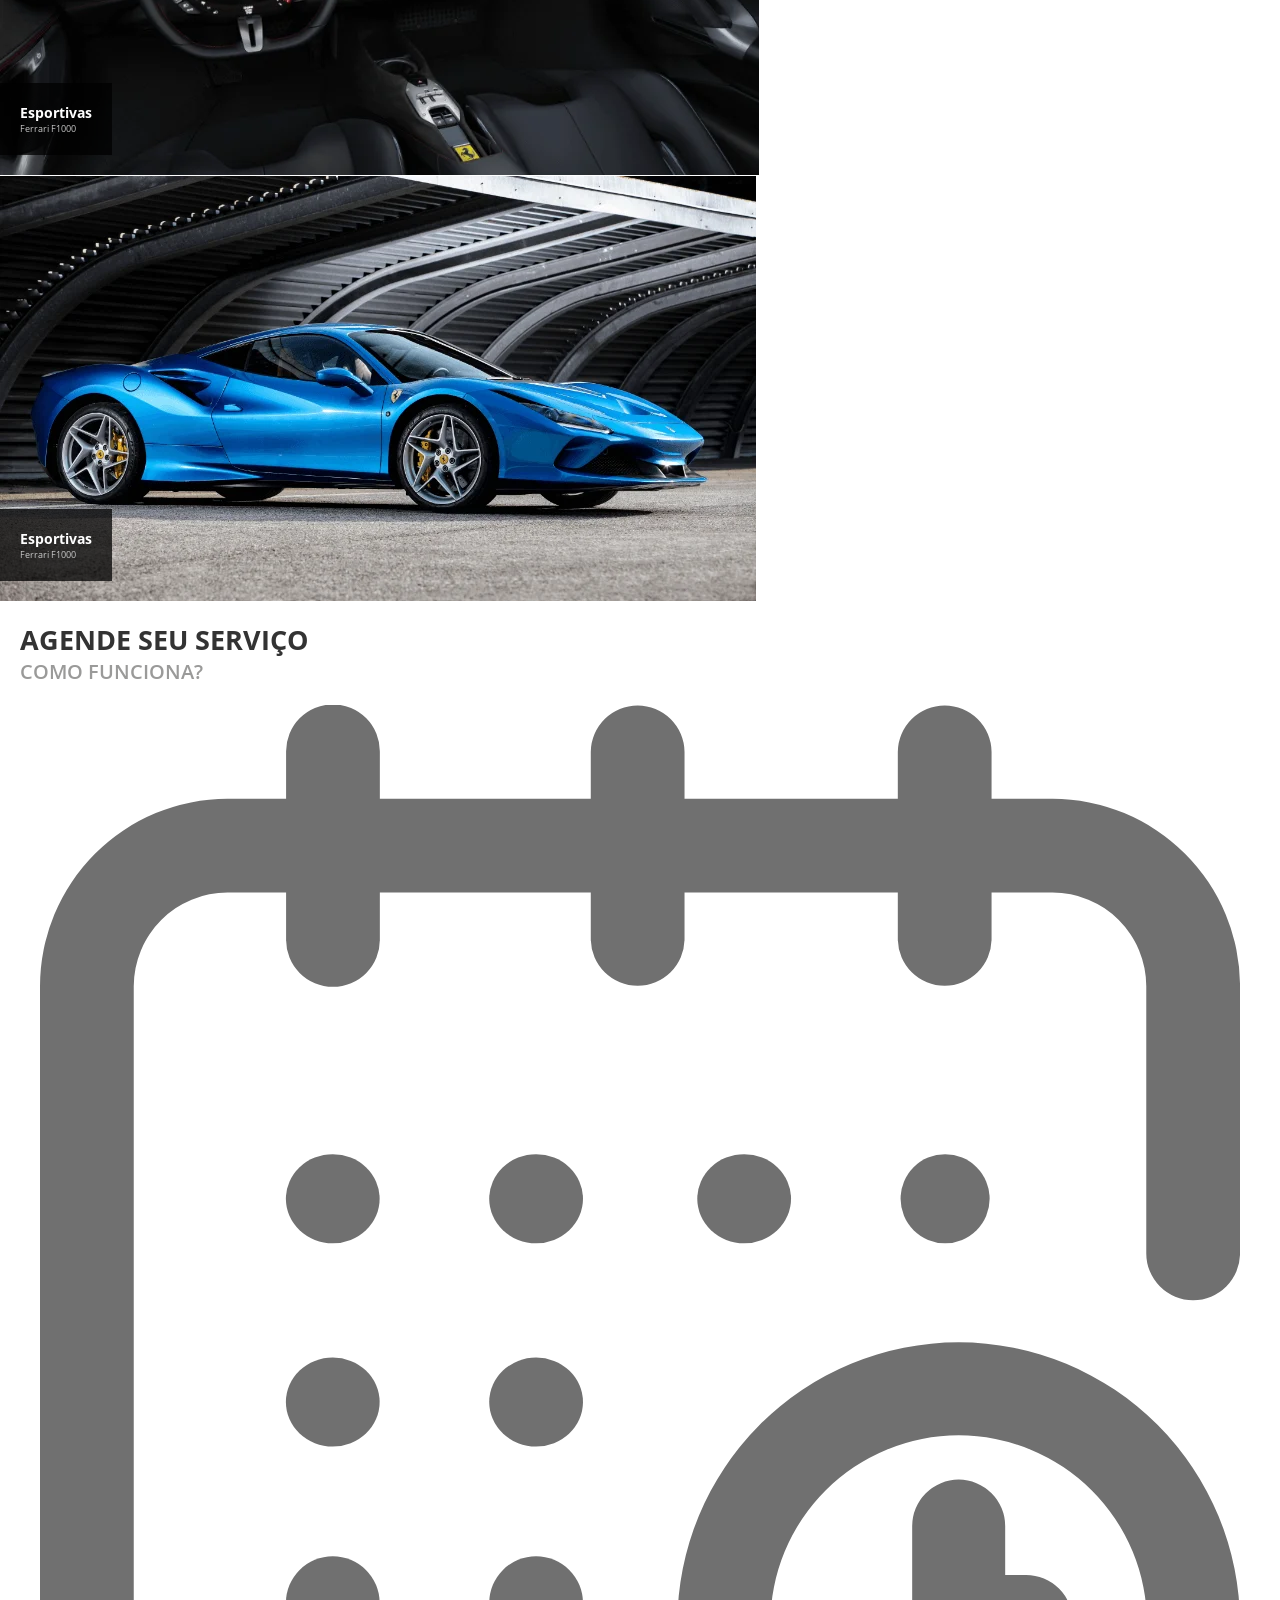
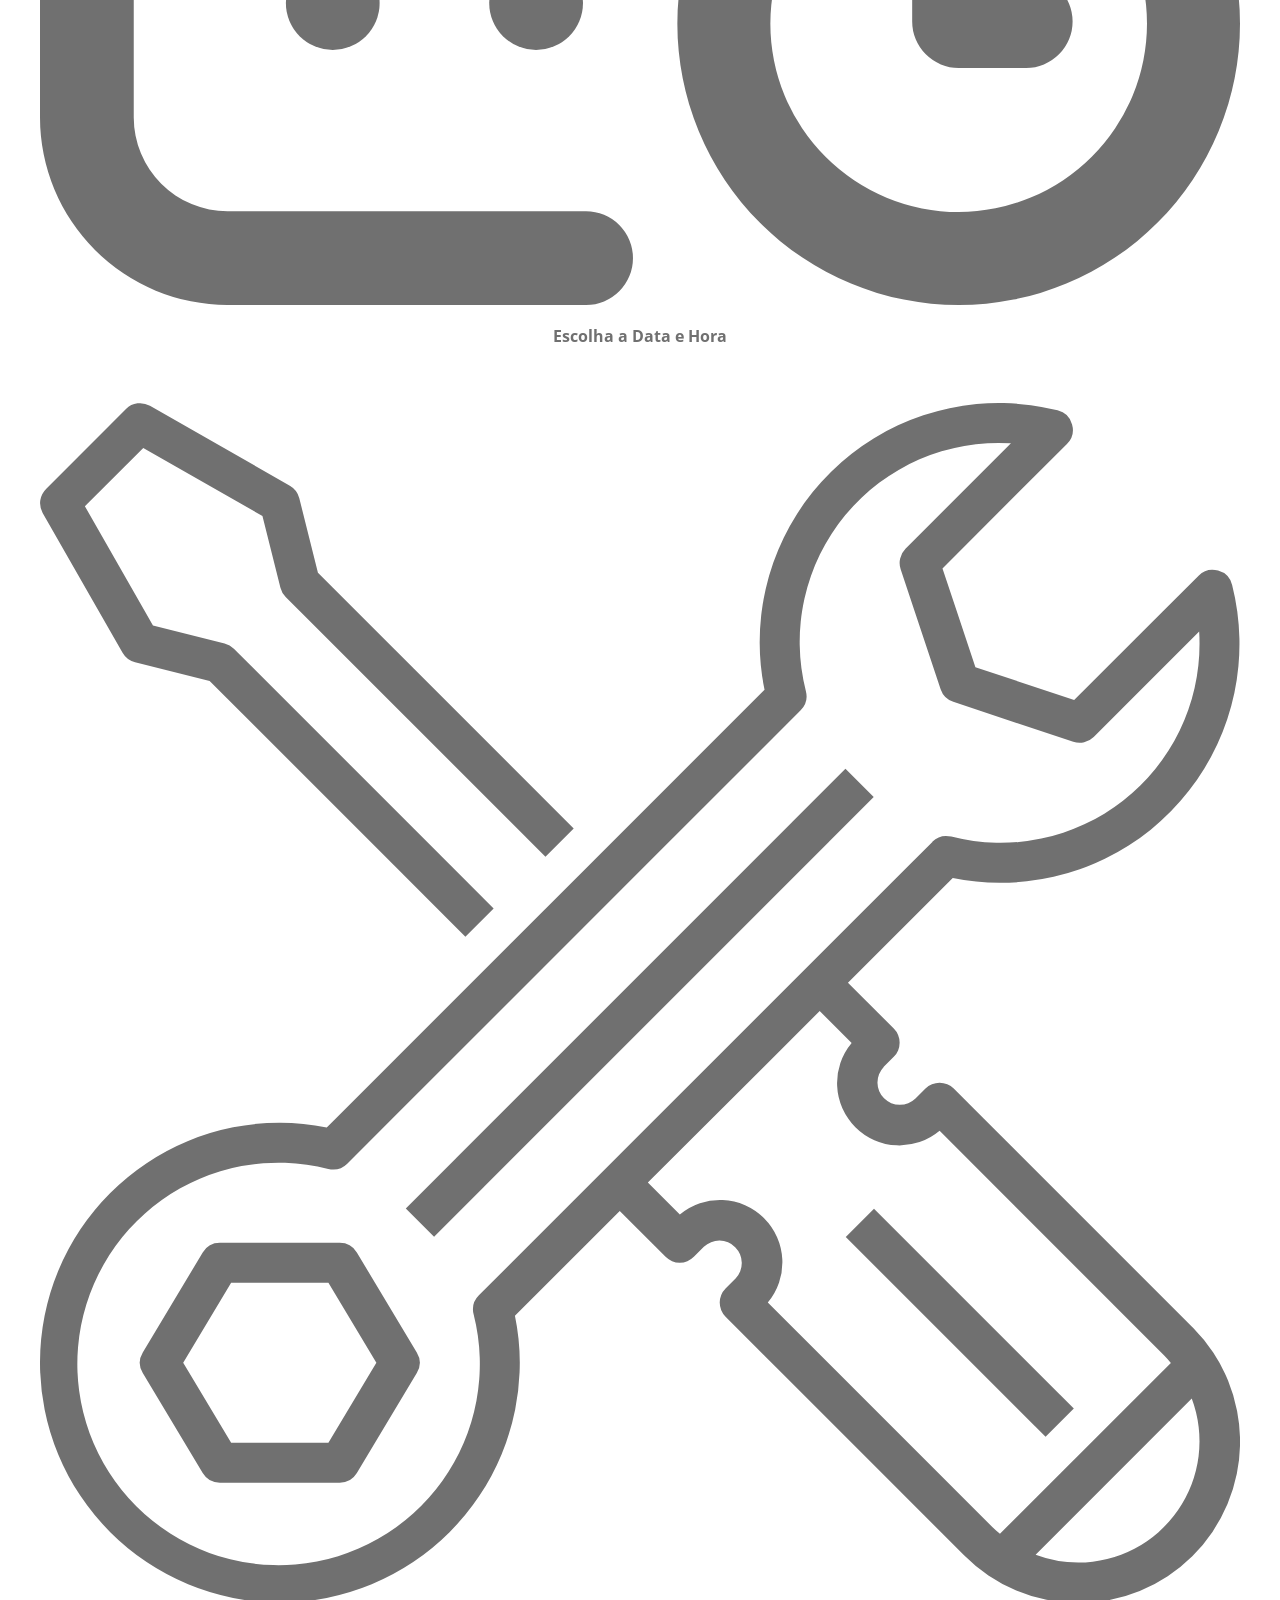
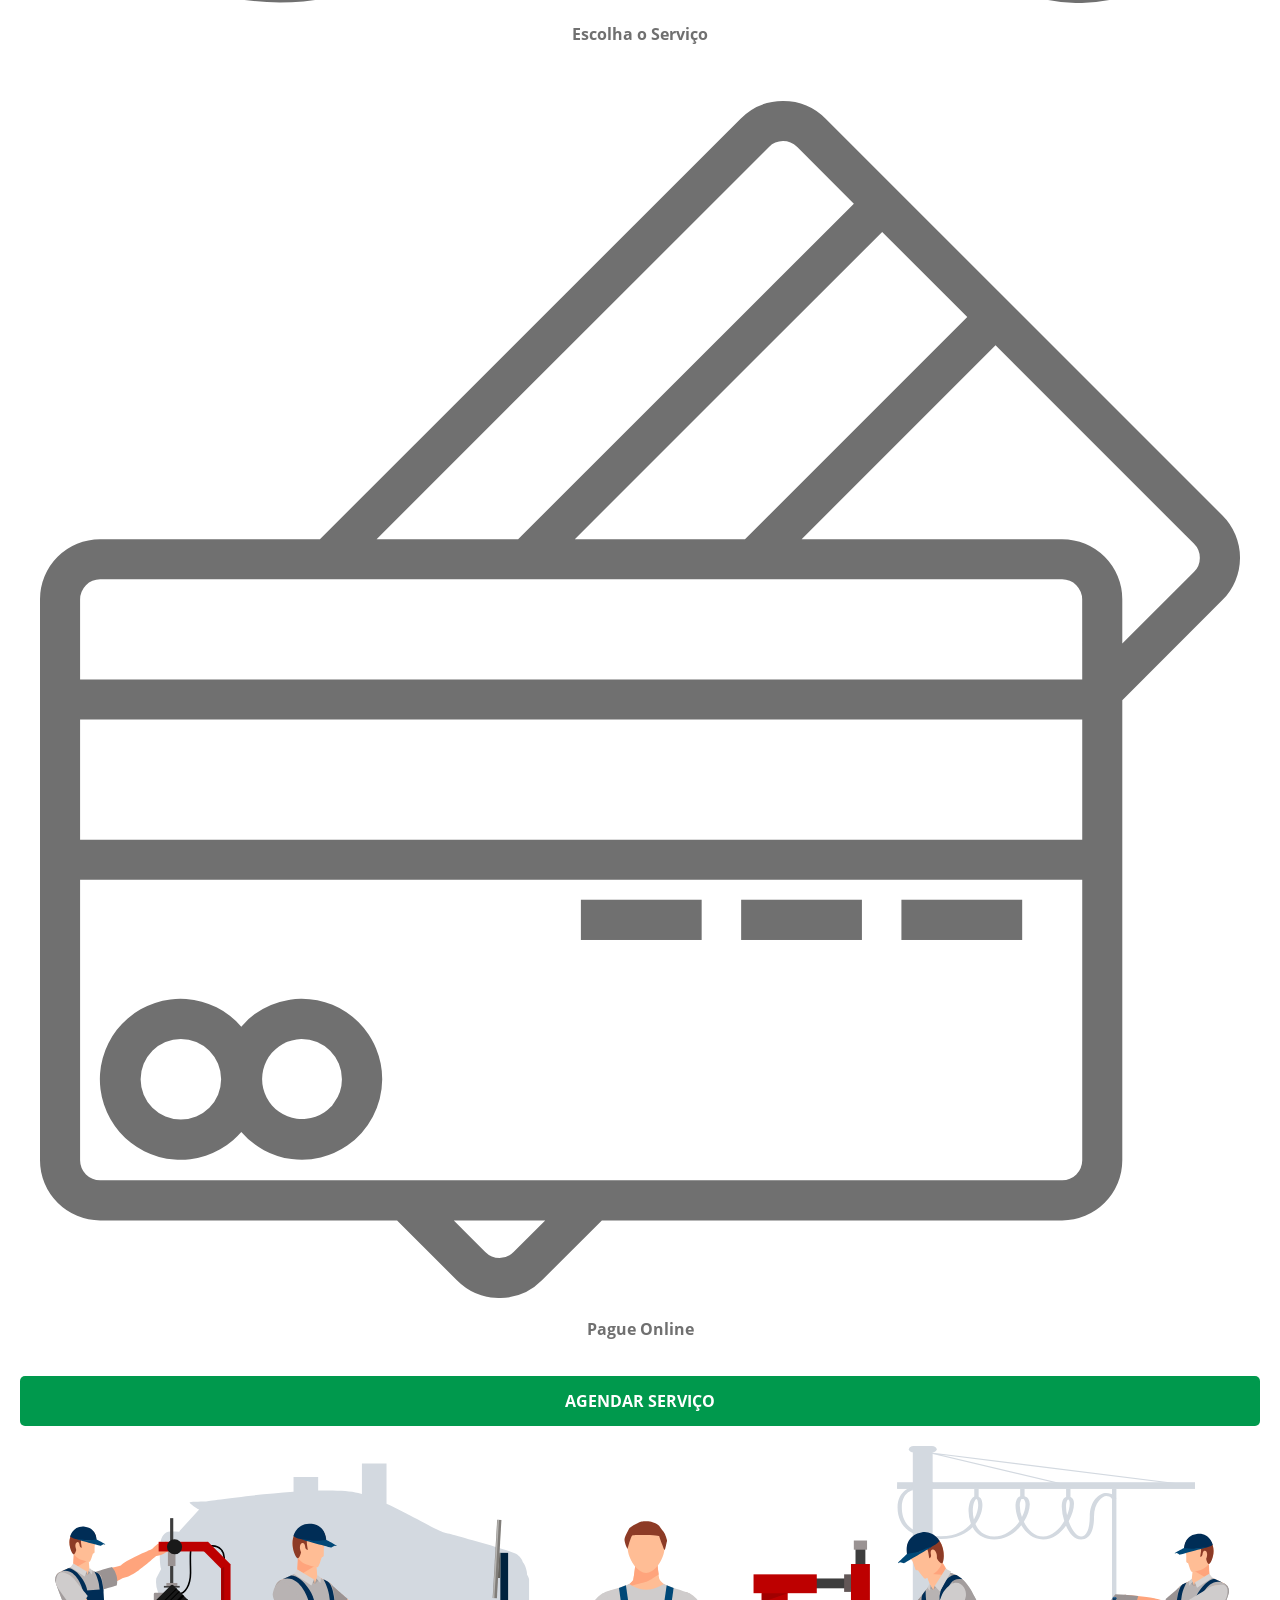
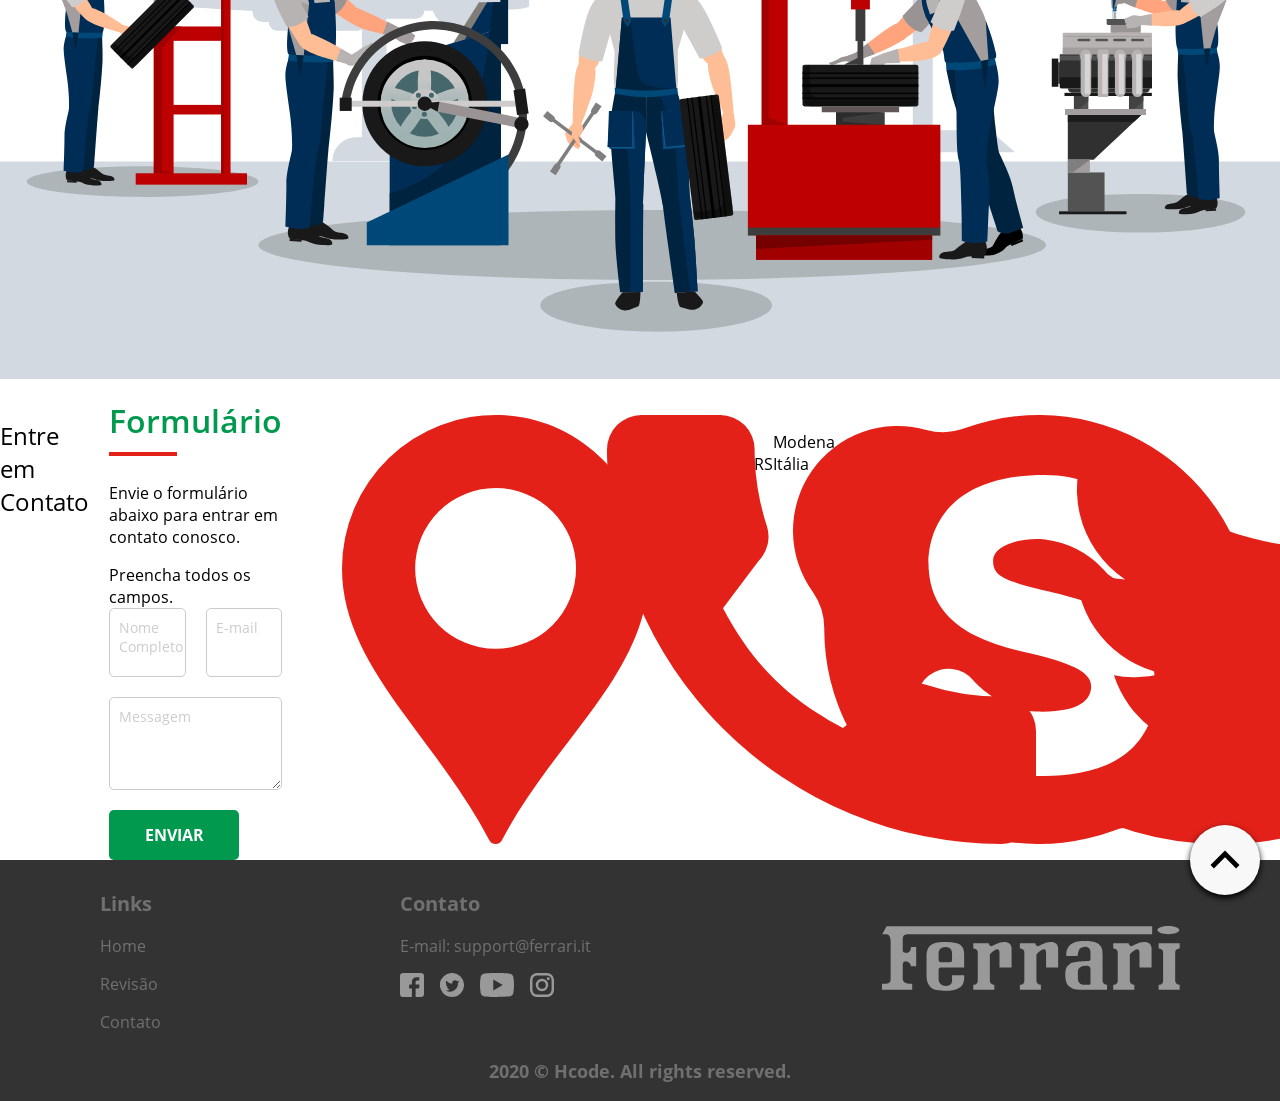
==== commit caff6ff6: "Dia 1 - Parte 1" ====
--- a/index.html
+++ b/index.html
@@ -74,7 +74,147 @@
         <hr class="italy" />
     </header>
 
-    <main></main>
+    <main id="home">
+
+        <header>
+            <h1>SF90 Stradale</h1>
+            <a href="#home">Detalhes</a>
+        </header>
+
+        <section class="gallery">
+            <figure>
+                <picture>
+                    <source srcset="assets/images/ferrari-amarela.webp" type="image/webp"/>
+                    <img src="assets/images/ferrari-amarela.png" alt="" />
+                </picture>
+                <figcaption>
+                    <h2>Esportivas</h2>
+                    <p>Ferrari F1000</p>
+                </figcaption>
+            </figure>
+
+            <figure>
+                <picture>
+                    <source srcset="assets/images/ferrari-interior.webp" type="image/webp"/>
+                    <img src="assets/images/ferrari-interior.png" alt="" />
+                </picture>
+                <figcaption>
+                    <h2>Esportivas</h2>
+                    <p>Ferrari F1000</p>
+                </figcaption>
+            </figure>
+
+            <figure>
+                <picture>
+                    <source srcset="assets/images/ferrari-azul.webp" type="image/webp"/>
+                    <img src="assets/images/ferrari-azul.png" alt="" />
+                </picture>
+                <figcaption>
+                    <h2>Esportivas</h2>
+                    <p>Ferrari F1000</p>
+                </figcaption>
+            </figure>
+
+        </section>
+
+    </main>
+
+    <section id="service">
+
+        <h2>Agende seu Serviço<small>Como Funciona?</small></h2>
+
+        <div>
+            <div class="icons">
+
+                <figure>
+                    <img src="assets/images/calendar.svg" alt="Escolha a Data e Hora" />
+                    <figcaption>Escolha a Data e Hora</figcaption>
+                </figure>
+
+                <figure>
+                    <img src="assets/images/tools.svg" alt="Escolha o Serviço" />
+                    <figcaption>Escolha o Serviço</figcaption>
+                </figure>
+
+                <figure>
+                    <img src="assets/images/payments.svg" alt="Pague Online" />
+                    <figcaption>Pague Online</figcaption>
+                </figure>
+            </div>
+
+            <a href="schedules-new.html" class="btn">Agendar Serviço</a>
+        </div>
+
+        <img src="assets/images/services.svg" alt="Serviços">
+
+    </section>
+
+    <section id="contact">
+
+        <h2>Entre em Contato</h2>
+
+        <section>
+            <form>
+                <header class="page-title">
+                    <h2>Formulário</h2>
+                    <hr />
+                </header>
+                <p>Envie o formulário abaixo para entrar em contato conosco.</p>
+                <div class="alert danger">Preencha todos os campos.</div>
+
+                <div class="fields">
+
+                    <div class="field">
+                        <input type="text" name="name" id="name" />
+                        <label for="name">Nome Completo</label>
+                    </div>
+
+                    <div class="field">
+                        <input type="email" name="email" id="email" />
+                        <label for="email">E-mail</label>
+                    </div>
+
+                </div>
+
+                <div class="field">
+                    <textarea name="message" id="message"></textarea>
+                    <label for="message">Messagem</label>
+                </div>
+
+                <div class="actions">
+                    <button type="submit">Enviar</button>
+                </div>
+
+            </form>
+
+            <div id="map"></div>
+        </section>
+    
+        <hr class="divider"/>
+
+        <ul class="contacts">
+            <li>
+                <img src="assets/images/icon-google-place.svg" alt="Icon">
+                <p>OUR HEADQUARTERS</p>
+                <p>Modena, Itália</p>
+            </li>
+            <li>
+                <img src="assets/images/icon-phone.svg" alt="Icon">
+                <p>SPEAK TO US</p>
+                <p>(123) 456 7890</p>
+            </li>
+            <li>
+                <img src="assets/images/icon-skype.svg" alt="Icon">
+                <p>MAKE A VIDEO CALL</p>
+                <p>FerrariOnSkype</p>
+            </li>
+            <li>
+                <img src="assets/images/icon-twitter.svg" alt="Icon">
+                <p>FOLLOW ON TWITTER</p>
+                <p>2.3M Followers</p>
+            </li>
+        </ul>
+    </section>
 
     <footer id="footer">
 
--- a/assets/css/main.css
+++ b/assets/css/main.css
@@ -283,7 +283,7 @@
 }
 .page .page-title {
   margin: var(--space);
-  width: calc(100% - calc(var(--space) * 2));
+  width: calc(100% - var(--space) * 2);
 }
 .page > header {
   width: 100%;
@@ -603,7 +603,7 @@
     font-weight: bold;
   }
   .calendar .days {
-    grid-template-rows: repeat(5, calc(992px / 7));
+    grid-template-rows: repeat(5, 141.7142857143px);
   }
   .calendar .days li {
     font-size: 38px;
@@ -726,7 +726,7 @@
 }
 #header .menu .btn-register {
   margin: 20px;
-  width: calc(300px - 40px);
+  width: 260px;
   min-width: 130px;
   border: none;
   height: 50px;
@@ -800,7 +800,6 @@
     top: 17px;
     right: calc(100vw - 150px);
   }
-
   #header {
     height: 100px;
   }
@@ -951,5 +950,165 @@
     color: var(--white);
   }
 }
+#home {
+  flex-direction: column;
+  margin-top: -80px;
+}
+#home header {
+  width: 100%;
+  min-width: 320px;
+  min-height: 675px;
+  height: 100vh;
+  background-image: url("../images/ferrari-vermelha-1200.webp");
+  background-size: cover;
+  background-repeat: no-repeat;
+  background-position-x: 80%;
+  background-position-y: center;
+  flex-direction: column;
+  align-items: flex-end;
+  justify-content: flex-end;
+  padding: var(--space);
+}
+#home header h1 {
+  color: var(--white);
+  font-size: 80px;
+  font-weight: bold;
+  text-align: right;
+}
+#home header a {
+  min-width: 130px;
+  border: none;
+  height: 50px;
+  display: flex;
+  justify-content: center;
+  align-items: center;
+  font-size: 16px;
+  font-weight: bold;
+  text-transform: uppercase;
+  text-decoration: none;
+  outline: none;
+  cursor: pointer;
+  border-radius: var(--border-radius);
+  background: transparent;
+  color: var(--black);
+  border: var(--white) 2px solid;
+  color: var(--white);
+}
+#home header a:hover {
+  background-color: var(--black-10);
+}
+#home header a:active {
+  background-color: var(--black-75);
+}
+#home header a:hover {
+  background-color: var(--white);
+  color: var(--black);
+}
+#home .gallery {
+  min-width: 320px;
+  flex-direction: column;
+}
+#home .gallery figure {
+  width: 100%;
+  margin: 0;
+  margin-top: 1px;
+  position: relative;
+}
+#home .gallery figure img {
+  width: 100%;
+}
+#home .gallery figure figcaption {
+  position: absolute;
+  left: 0;
+  bottom: var(--space);
+  background-color: var(--black-75);
+  color: var(--white);
+  padding: var(--space);
+}
+#home .gallery figure figcaption h2 {
+  margin: 0;
+  font-size: 14px;
+  font-weight: bold;
+}
+#home .gallery figure figcaption p {
+  margin: 0;
+  font-size: 9px;
+  color: var(--gray-3);
+}
+
+#service {
+  margin-top: var(--space);
+  flex-direction: column;
+}
+#service h2 {
+  padding: 0 var(--space);
+  margin: 0;
+  font-size: 27px;
+  font-weight: bold;
+  color: var(--dark-0);
+  text-transform: uppercase;
+}
+#service h2 small {
+  color: var(--gray-2);
+  display: block;
+  font-size: 20px;
+  font-weight: 600;
+}
+#service > img {
+  width: 100%;
+  margin: var(--space) 0;
+}
+#service > div {
+  flex-direction: column;
+}
+#service > div a {
+  min-width: 130px;
+  border: none;
+  height: 50px;
+  display: flex;
+  justify-content: center;
+  align-items: center;
+  font-size: 16px;
+  font-weight: bold;
+  text-transform: uppercase;
+  text-decoration: none;
+  outline: none;
+  cursor: pointer;
+  border-radius: var(--border-radius);
+  background: transparent;
+  color: var(--black);
+  background-color: var(--green);
+  color: var(--white);
+  margin: 0 var(--space);
+}
+#service > div a:hover {
+  background-color: var(--black-10);
+}
+#service > div a:active {
+  background-color: var(--black-75);
+}
+#service > div a:hover {
+  background-color: var(--green-hover);
+}
+#service > div a:active {
+  background-color: var(--green-active);
+}
+#service > div .icons {
+  flex-direction: column;
+}
+#service > div .icons figure {
+  margin-top: var(--space);
+  flex-direction: column;
+  align-items: center;
+}
+#service > div .icons figure img {
+  width: 100%;
+}
+#service > div .icons figure figcaption {
+  margin: var(--space) auto;
+  font-size: 16px;
+  font-weight: bold;
+  color: var(--gray-0);
+}
 
 /*# sourceMappingURL=main.css.map */
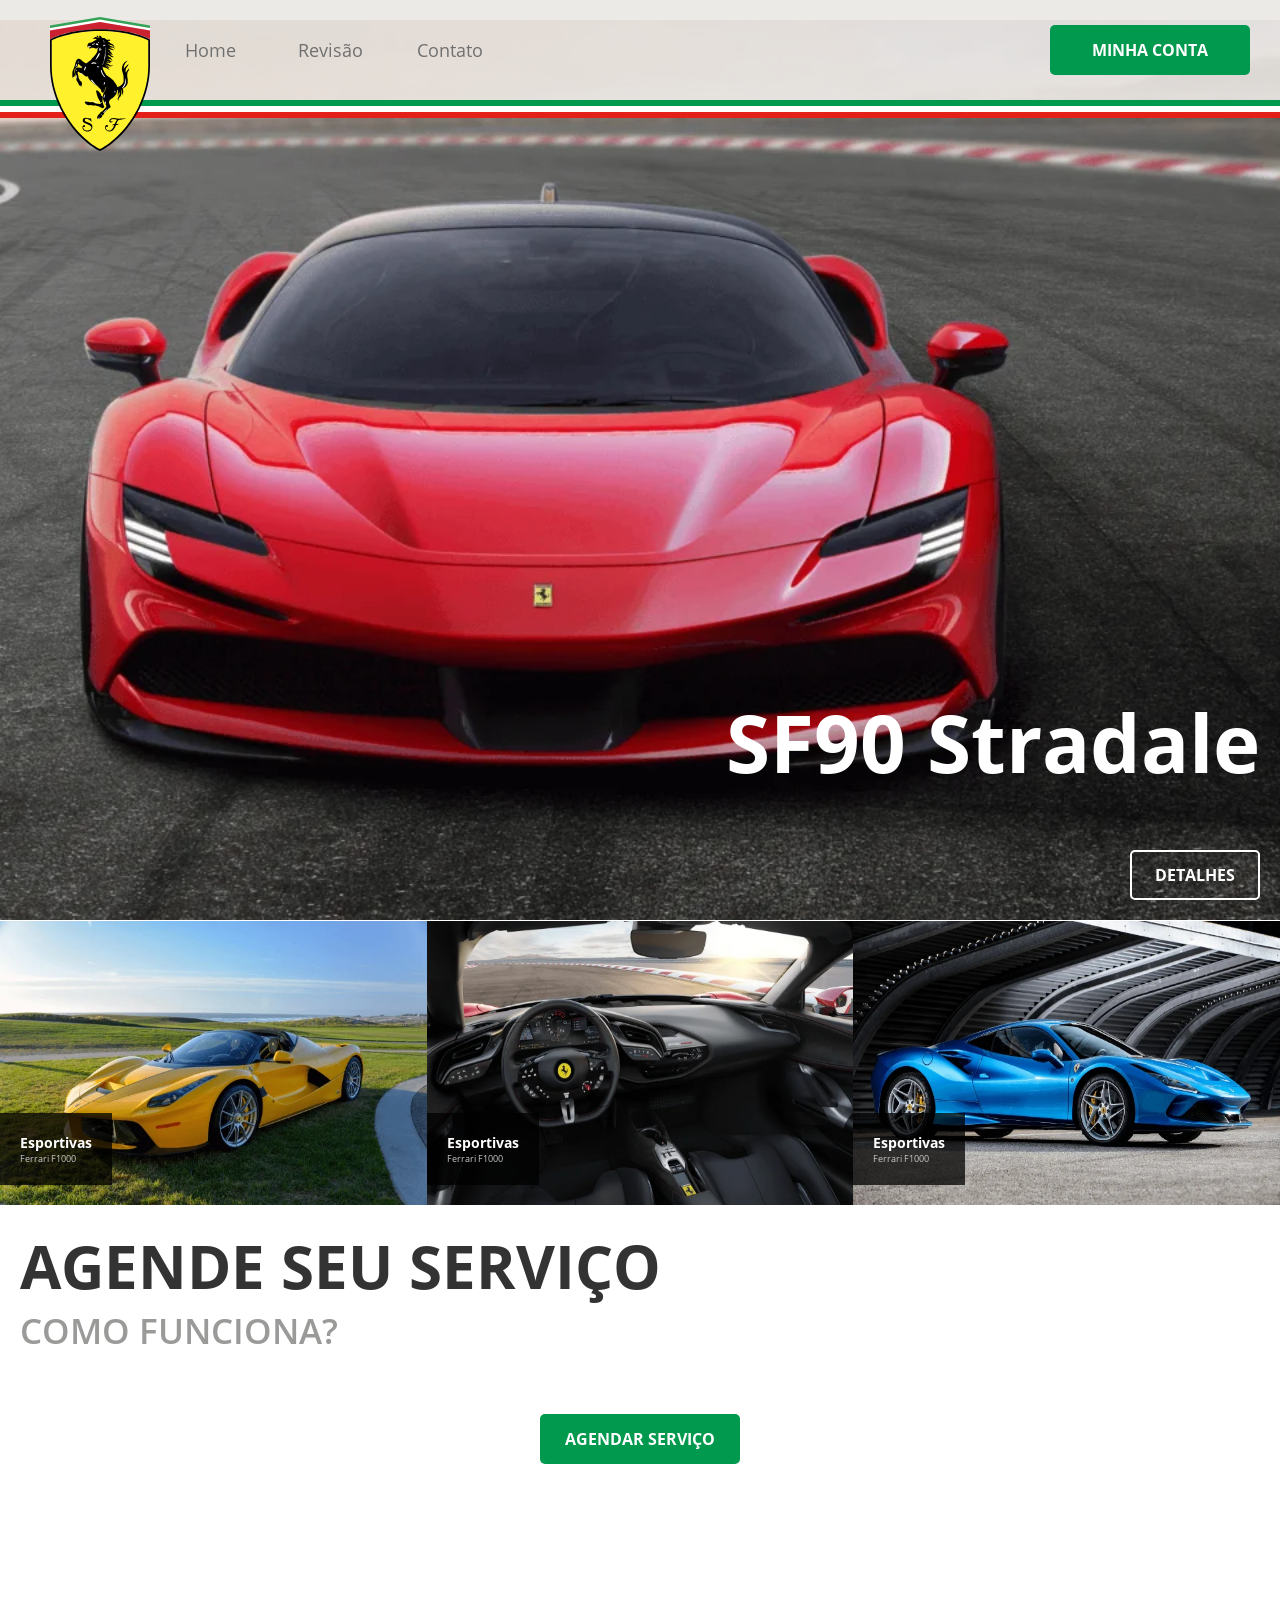
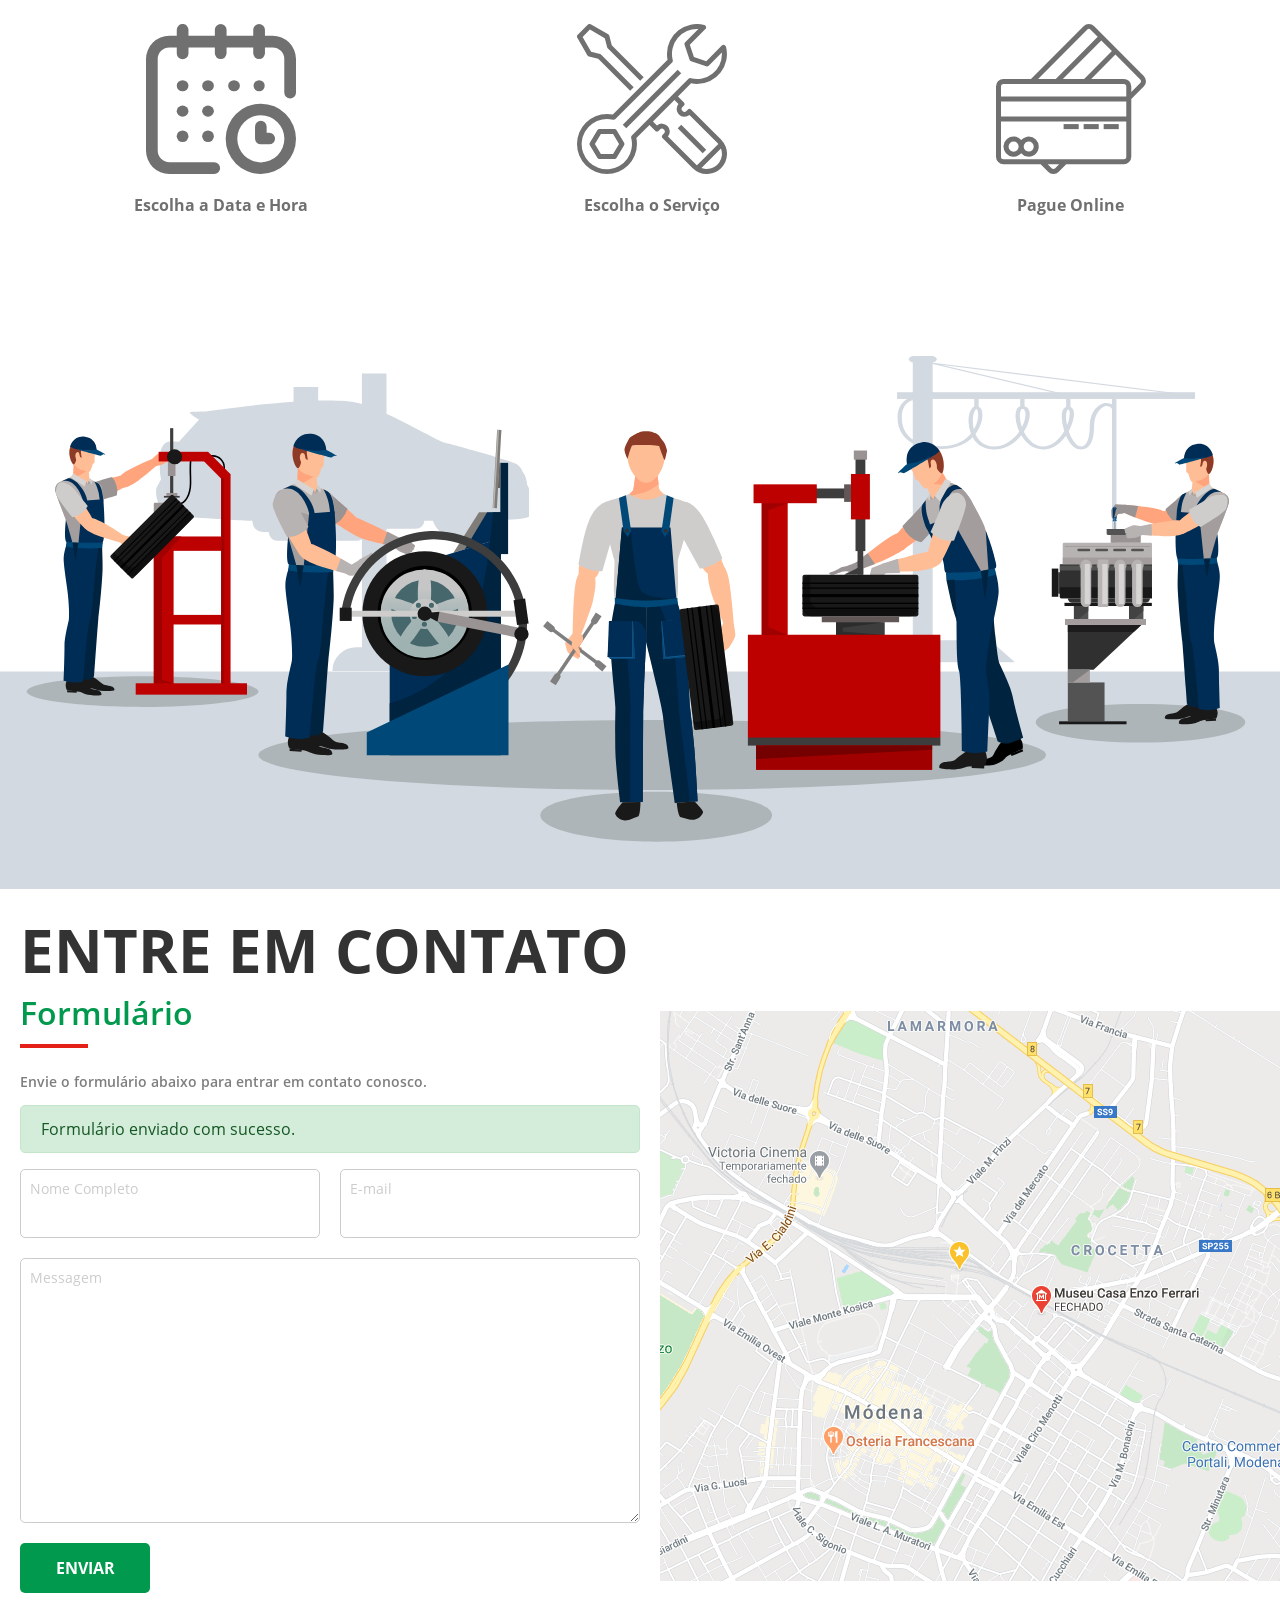
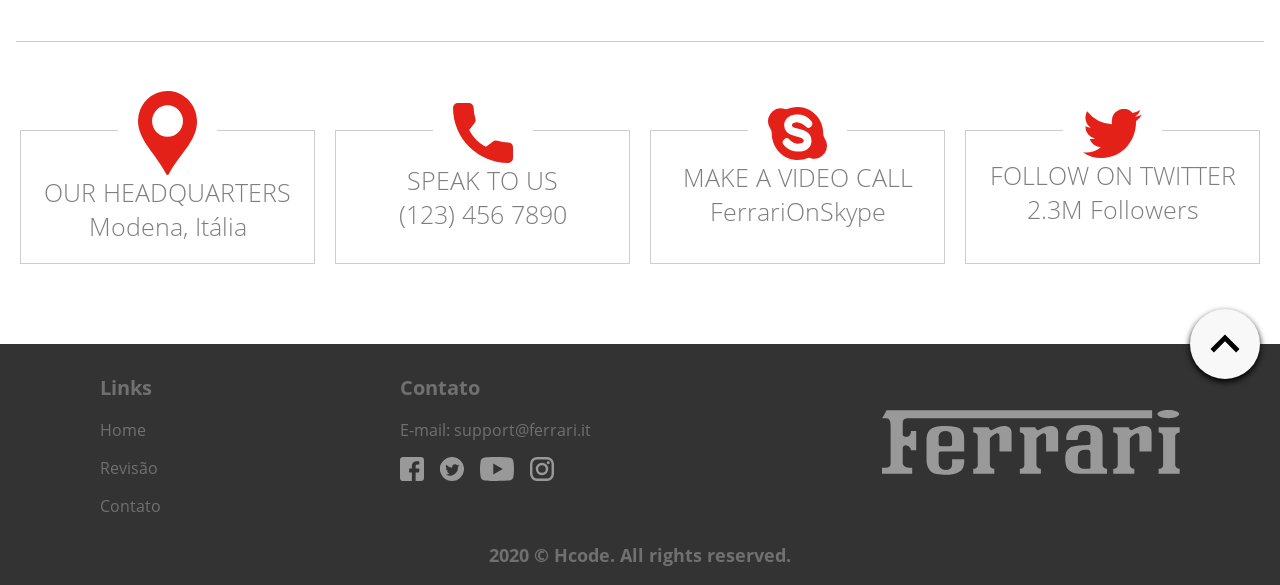
==== commit 1c7129fa: "Dia 1 - Parte 2" ====
--- a/index.html
+++ b/index.html
@@ -77,6 +77,12 @@
     <main id="home">
 
         <header>
+            <ul>
+                <li>#3,9 L V8</li>
+                <li>#720 HP</li>
+                <li>#V12</li>
+            </ul>
+
             <h1>SF90 Stradale</h1>
             <a href="#home">Detalhes</a>
         </header>
@@ -160,7 +166,7 @@
                     <hr />
                 </header>
                 <p>Envie o formulário abaixo para entrar em contato conosco.</p>
-                <div class="alert danger">Preencha todos os campos.</div>
+                <div class="alert success">Formulário enviado com sucesso.</div>
 
                 <div class="fields">
 
--- a/assets/css/main.css
+++ b/assets/css/main.css
@@ -969,6 +969,9 @@
   justify-content: flex-end;
   padding: var(--space);
 }
+#home header ul {
+  display: none;
+}
 #home header h1 {
   color: var(--white);
   font-size: 80px;
@@ -1036,6 +1039,28 @@
   color: var(--gray-3);
 }
 
+@media (min-width: 576px) {
+  #home .gallery {
+    flex-direction: row;
+  }
+}
+@media (min-witdh: 1200px) {
+  #home {
+    margin-top: -100px;
+  }
+  #home hr {
+    top: 100px;
+  }
+  #home header {
+    max-height: initial;
+    background-image: url("../images/ferrari-vermelha-1200.webp");
+  }
+}
+@media (min-width: 1920px) {
+  #home header {
+    background-image: url("../images/ferrari-vermelha@2x.webp");
+  }
+}
 #service {
   margin-top: var(--space);
   flex-direction: column;
@@ -1102,7 +1127,7 @@
   align-items: center;
 }
 #service > div .icons figure img {
-  width: 100%;
+  width: 45%;
 }
 #service > div .icons figure figcaption {
   margin: var(--space) auto;
@@ -1111,4 +1136,137 @@
   color: var(--gray-0);
 }
 
+@media (min-width: 768px) {
+  #service > div {
+    flex-direction: column-reverse;
+  }
+  #service > div .icons {
+    flex-direction: row;
+    justify-content: space-around;
+  }
+  #service > div .icons figure {
+    margin: calc(var(--space) * 5) 0;
+  }
+  #service > div .icons figure img {
+    width: 150px;
+  }
+  #service > div a {
+    width: 200px;
+    margin: calc(var(--space) * 3) auto;
+    text-align: center;
+  }
+}
+@media (min-width: 992px) {
+  #service h2 {
+    font-size: 60px;
+  }
+  #service h2 small {
+    font-size: 35px;
+  }
+}
+.alert {
+  position: relative;
+  padding: 0.75rem 1.25rem;
+  margin-bottom: 1rem;
+  border: 1px solid transparent;
+  border-radius: var(--border-radius);
+}
+.alert.danger {
+  color: var(--danger-color);
+  background-color: var(--danger);
+  border-color: var(--danger-border);
+}
+.alert.success {
+  color: var(--success-color);
+  background-color: var(--success);
+  border-color: var(--success-border);
+}
+
+#contact {
+  flex-direction: column;
+}
+#contact > h2 {
+  font-size: 27px;
+  font-weight: bold;
+  color: var(--dark-0);
+  text-transform: uppercase;
+  margin: 0;
+  padding: 0 var(--space);
+}
+#contact p {
+  font-size: 14px;
+  font-weight: 600;
+  color: var(--gray-1);
+}
+#contact > section {
+  flex-direction: column;
+}
+#contact #map {
+  background-image: url("../images/mapa.png");
+  height: 263px;
+  width: 100%;
+  margin-top: var(--space);
+}
+#contact .contacts {
+  margin: 0;
+  padding: var(--space);
+  margin-top: var(--space);
+  flex-direction: column;
+}
+#contact .contacts li {
+  border: var(--gray-3) 1px solid;
+  width: 100%;
+  flex-direction: column;
+  justify-content: center;
+  padding: var(--space);
+  margin-bottom: calc(var(--space) * 3);
+  text-align: center;
+  color: var(--gray-1);
+}
+#contact .contacts li img {
+  max-width: 100px;
+  background-color: var(--white);
+  margin: 0 auto;
+  margin-top: -60px;
+  padding: 0 var(--space);
+}
+#contact .contacts li p {
+  margin: 0;
+  font-size: 25px;
+  font-weight: 300;
+}
+#contact .contacts li p.title {
+  font-weight: 600;
+  font-size: 25px;
+}
+
+@media (min-width: 1200px) {
+  #contact > h2 {
+    font-size: 60px;
+  }
+  #contact > section {
+    flex-direction: row;
+  }
+  #contact > section form, #contact > section #map {
+    flex: 1;
+  }
+  #contact > section form {
+    max-width: unset;
+  }
+  #contact > section form textarea {
+    min-height: 265px;
+    resize: vertical;
+  }
+  #contact > section #map {
+    margin-left: 0;
+    height: 570px;
+  }
+  #contact .contacts {
+    flex-direction: row;
+  }
+  #contact .contacts li + li {
+    margin-left: var(--space);
+  }
+}
+
 /*# sourceMappingURL=main.css.map */
